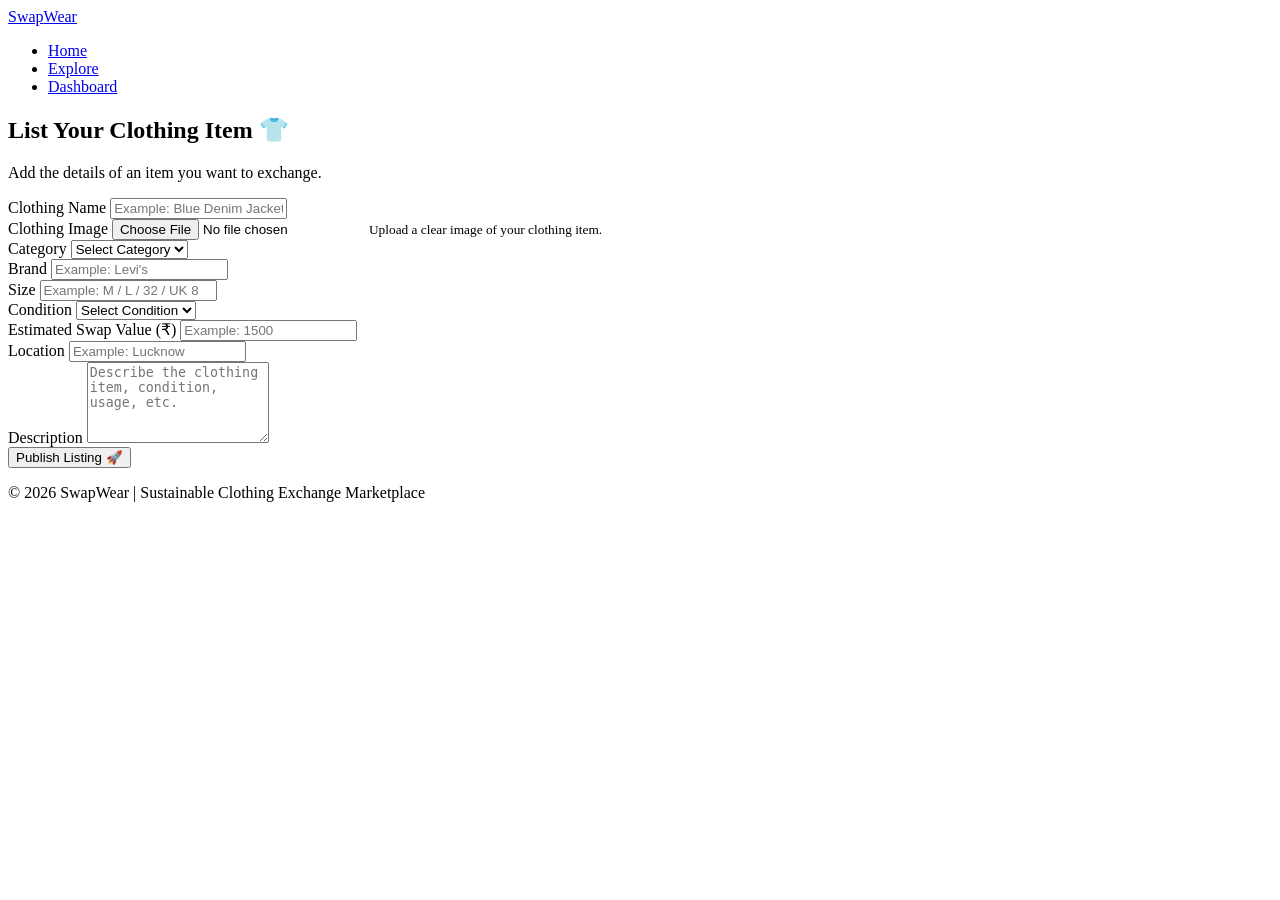
==== add-item.html @ 8ac63532 "first commit" ====
<!DOCTYPE html>
<html lang="en">
<head>
    <meta charset="UTF-8">
    <meta name="viewport" content="width=device-width, initial-scale=1.0">

    <title>List an Item - SwapWear</title>

    <link rel="stylesheet" href="css/style.css">
</head>

<body>

    <!-- Navbar -->
    <nav class="navbar">

        <a href="index.html" class="logo">
            Swap<span>Wear</span>
        </a>

        <ul class="nav-links">
            <li><a href="index.html">Home</a></li>
            <li><a href="listings.html">Explore</a></li>
            <li><a href="dashboard.html">Dashboard</a></li>
        </ul>

    </nav>


    <!-- Add Item Form -->
    <section class="section">

        <div class="add-item-container">

            <h1 class="section-title">
                List Your Clothing Item 👕
            </h1>

            <p class="form-description">
                Add the details of an item you want to exchange.
            </p>


            <form id="addItemForm">

                <!-- Clothing Name -->
                <div class="form-group">

                    <label for="itemName">
                        Clothing Name
                    </label>

                    <input
                        type="text"
                        id="itemName"
                        placeholder="Example: Blue Denim Jacket"
                        required
                    >

                </div>


                <!-- Image -->
                <div class="form-group">

                    <label for="itemImage">
                        Clothing Image
                    </label>

                    <input
                        type="file"
                        id="itemImage"
                        accept="image/*"
                    >

                    <small>
                        Upload a clear image of your clothing item.
                    </small>

                </div>


                <!-- Category -->
                <div class="form-group">

                    <label for="itemCategory">
                        Category
                    </label>

                    <select id="itemCategory" required>

                        <option value="">
                            Select Category
                        </option>

                        <option value="shirt">
                            Shirt
                        </option>

                        <option value="jacket">
                            Jacket
                        </option>

                        <option value="hoodie">
                            Hoodie
                        </option>

                        <option value="jeans">
                            Jeans
                        </option>

                        <option value="shoes">
                            Shoes
                        </option>

                        <option value="dress">
                            Dress
                        </option>

                        <option value="other">
                            Other
                        </option>

                    </select>

                </div>


                <!-- Brand -->
                <div class="form-group">

                    <label for="itemBrand">
                        Brand
                    </label>

                    <input
                        type="text"
                        id="itemBrand"
                        placeholder="Example: Levi's"
                        required
                    >

                </div>


                <!-- Size -->
                <div class="form-group">

                    <label for="itemSize">
                        Size
                    </label>

                    <input
                        type="text"
                        id="itemSize"
                        placeholder="Example: M / L / 32 / UK 8"
                        required
                    >

                </div>


                <!-- Condition -->
                <div class="form-group">

                    <label for="itemCondition">
                        Condition
                    </label>

                    <select id="itemCondition" required>

                        <option value="">
                            Select Condition
                        </option>

                        <option value="New">
                            New
                        </option>

                        <option value="Like New">
                            Like New
                        </option>

                        <option value="Excellent">
                            Excellent
                        </option>

                        <option value="Good">
                            Good
                        </option>

                        <option value="Fair">
                            Fair
                        </option>

                    </select>

                </div>


                <!-- Estimated Value -->
                <div class="form-group">

                    <label for="itemValue">
                        Estimated Swap Value (₹)
                    </label>

                    <input
                        type="number"
                        id="itemValue"
                        min="0"
                        placeholder="Example: 1500"
                        required
                    >

                </div>


                <!-- Location -->
                <div class="form-group">

                    <label for="itemLocation">
                        Location
                    </label>

                    <input
                        type="text"
                        id="itemLocation"
                        placeholder="Example: Lucknow"
                        required
                    >

                </div>


                <!-- Description -->
                <div class="form-group">

                    <label for="itemDescription">
                        Description
                    </label>

                    <textarea
                        id="itemDescription"
                        rows="5"
                        placeholder="Describe the clothing item, condition, usage, etc."
                        required
                    ></textarea>

                </div>


                <!-- Submit -->
                <button type="submit" class="btn">
                    Publish Listing 🚀
                </button>

            </form>

        </div>

    </section>


    <!-- Footer -->
    <footer>

        <p>
            © 2026 SwapWear | Sustainable Clothing Exchange Marketplace
        </p>

    </footer>


    <script src="js/main.js"></script>

</body>
</html>
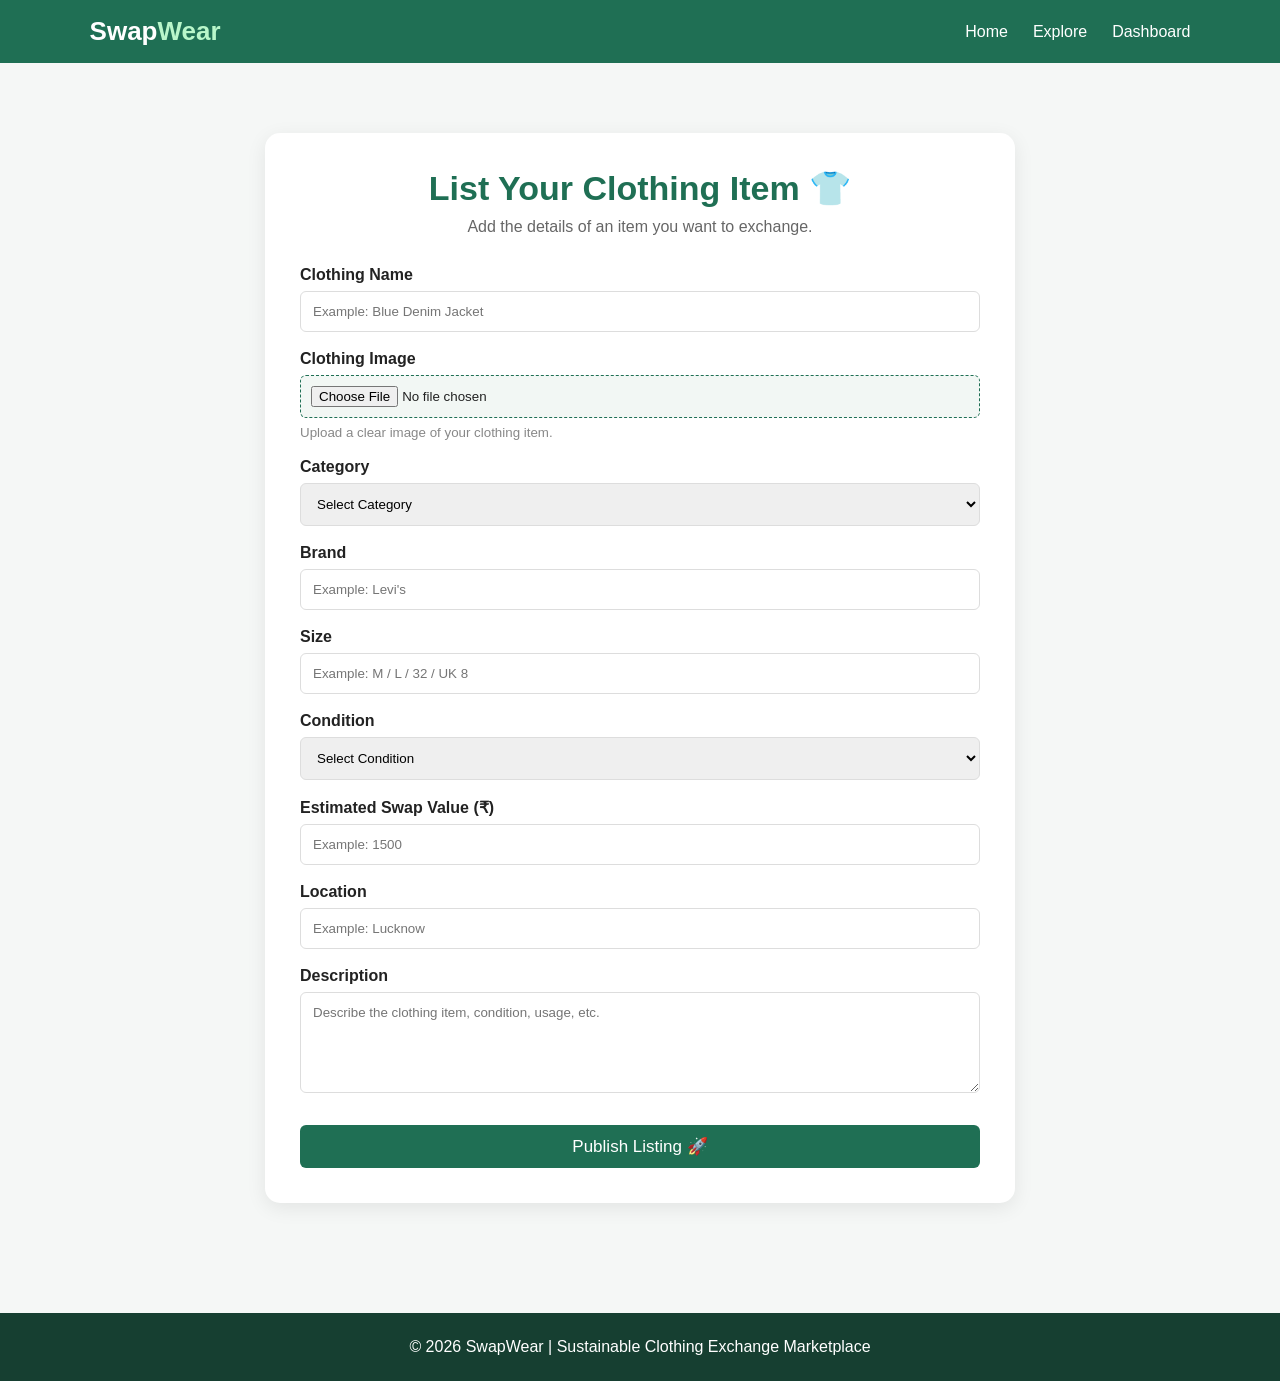
==== commit 8fb4256b: "Fix case sensitivity for CSS and JS file links" ====
--- a/add-item.html
+++ b/add-item.html
@@ -6,7 +6,7 @@
 
     <title>List an Item - SwapWear</title>
 
-    <link rel="stylesheet" href="css/style.css">
+    <link rel="stylesheet" href="CSS/style.css">
 </head>
 
 <body>
@@ -272,7 +272,7 @@
     </footer>
 
 
-    <script src="js/main.js"></script>
+    <script src="JS/main.js"></script>
 
 </body>
-</html>+</html>
--- a/CSS/style.css
+++ b/CSS/style.css
@@ -0,0 +1,1081 @@
+* {
+    margin: 0;
+    padding: 0;
+    box-sizing: border-box;
+    font-family: Arial, sans-serif;
+}
+
+body {
+    background: #f5f7f6;
+    color: #222;
+}
+
+a {
+    text-decoration: none;
+    color: inherit;
+}
+
+/* Navbar */
+.navbar {
+    background: #1f6f54;
+    color: white;
+    padding: 16px 7%;
+    display: flex;
+    justify-content: space-between;
+    align-items: center;
+}
+
+.logo {
+    font-size: 26px;
+    font-weight: bold;
+}
+
+.logo span {
+    color: #b9f6ca;
+}
+
+.nav-links {
+    display: flex;
+    gap: 25px;
+    list-style: none;
+}
+
+.nav-links a {
+    color: white;
+    font-weight: 500;
+}
+
+.nav-links a:hover {
+    color: #b9f6ca;
+}
+
+.btn {
+    display: inline-block;
+    padding: 11px 20px;
+    background: #1f6f54;
+    color: white;
+    border: none;
+    border-radius: 6px;
+    cursor: pointer;
+    transition: 0.3s;
+}
+
+.btn:hover {
+    background: #14523d;
+}
+
+.btn-outline {
+    background: transparent;
+    border: 2px solid #1f6f54;
+    color: #1f6f54;
+}
+
+.btn-outline:hover {
+    background: #1f6f54;
+    color: white;
+}
+
+/* Hero */
+.hero {
+    min-height: 75vh;
+    display: flex;
+    align-items: center;
+    justify-content: space-between;
+    padding: 60px 8%;
+    gap: 40px;
+}
+
+.hero-content {
+    max-width: 600px;
+}
+
+.hero-content h1 {
+    font-size: 52px;
+    margin-bottom: 20px;
+    color: #1f6f54;
+}
+
+.hero-content p {
+    font-size: 18px;
+    line-height: 1.7;
+    margin-bottom: 25px;
+    color: #555;
+}
+
+.hero-buttons {
+    display: flex;
+    gap: 15px;
+}
+
+.hero-image {
+    font-size: 180px;
+}
+
+/* Sections */
+.section {
+    padding: 70px 8%;
+}
+
+.section-title {
+    text-align: center;
+    font-size: 34px;
+    color: #1f6f54;
+    margin-bottom: 40px;
+}
+
+/* Cards */
+.card-grid {
+    display: grid;
+    grid-template-columns: repeat(auto-fit, minmax(230px, 1fr));
+    gap: 25px;
+}
+
+.card {
+    background: white;
+    padding: 25px;
+    border-radius: 12px;
+    box-shadow: 0 4px 15px rgba(0,0,0,0.08);
+}
+
+.card h3 {
+    margin: 15px 0 10px;
+}
+
+.card p {
+    color: #666;
+    line-height: 1.6;
+}
+
+.card-icon {
+    font-size: 40px;
+}
+
+/* Forms */
+.form-container {
+    max-width: 500px;
+    margin: 60px auto;
+    background: white;
+    padding: 35px;
+    border-radius: 12px;
+    box-shadow: 0 5px 20px rgba(0,0,0,0.1);
+}
+
+.form-container h2 {
+    text-align: center;
+    margin-bottom: 25px;
+    color: #1f6f54;
+}
+
+.form-group {
+    margin-bottom: 18px;
+}
+
+.form-group label {
+    display: block;
+    margin-bottom: 7px;
+    font-weight: bold;
+}
+
+.form-group input,
+.form-group select,
+.form-group textarea {
+    width: 100%;
+    padding: 12px;
+    border: 1px solid #ddd;
+    border-radius: 6px;
+    outline: none;
+}
+
+.form-group textarea {
+    resize: vertical;
+}
+
+/* Listing Cards */
+.listing-image {
+    height: 180px;
+    background: #e8f3ee;
+    border-radius: 8px;
+    display: flex;
+    justify-content: center;
+    align-items: center;
+    font-size: 80px;
+    margin-bottom: 15px;
+}
+
+.price {
+    color: #1f6f54;
+    font-size: 18px;
+    font-weight: bold;
+    margin: 10px 0;
+}
+
+/* Dashboard */
+.dashboard {
+    padding: 40px 8%;
+}
+
+.dashboard-header {
+    margin-bottom: 30px;
+}
+
+.stats {
+    display: grid;
+    grid-template-columns: repeat(auto-fit, minmax(180px, 1fr));
+    gap: 20px;
+}
+
+.stat-card {
+    background: white;
+    padding: 25px;
+    border-radius: 10px;
+    box-shadow: 0 3px 12px rgba(0,0,0,0.08);
+}
+
+.stat-card h2 {
+    color: #1f6f54;
+    margin-bottom: 8px;
+}
+
+/* Chat */
+.chat-container {
+    max-width: 850px;
+    margin: 50px auto;
+    background: white;
+    border-radius: 12px;
+    overflow: hidden;
+    box-shadow: 0 5px 20px rgba(0,0,0,0.1);
+}
+
+.chat-header {
+    background: #1f6f54;
+    color: white;
+    padding: 18px;
+}
+
+.messages {
+    height: 400px;
+    padding: 20px;
+    overflow-y: auto;
+}
+
+.message {
+    max-width: 70%;
+    padding: 12px;
+    border-radius: 10px;
+    margin-bottom: 12px;
+}
+
+.received {
+    background: #eee;
+}
+
+.sent {
+    background: #d7f5e5;
+    margin-left: auto;
+}
+
+.chat-input {
+    display: flex;
+    padding: 15px;
+    border-top: 1px solid #ddd;
+}
+
+.chat-input input {
+    flex: 1;
+    padding: 12px;
+    border: 1px solid #ddd;
+    border-radius: 6px;
+    margin-right: 10px;
+}
+
+/* Footer */
+footer {
+    background: #163f31;
+    color: white;
+    text-align: center;
+    padding: 25px;
+    margin-top: 40px;
+}
+
+/* Responsive */
+@media (max-width: 768px) {
+
+    .navbar {
+        flex-direction: column;
+        gap: 15px;
+    }
+
+    .nav-links {
+        flex-wrap: wrap;
+        justify-content: center;
+    }
+
+    .hero {
+        flex-direction: column;
+        text-align: center;
+    }
+
+    .hero-content h1 {
+        font-size: 38px;
+    }
+
+    .hero-buttons {
+        justify-content: center;
+    }
+
+    .hero-image {
+        font-size: 120px;
+    }
+}
+.form-container .btn {
+    width: 100%;
+    font-size: 16px;
+}
+
+.form-container p {
+    color: #666;
+}
+
+.form-container input:focus,
+.form-container select:focus,
+.form-container textarea:focus {
+    border-color: #1f6f54;
+    box-shadow: 0 0 0 3px rgba(31, 111, 84, 0.1);
+}
+/* Marketplace */
+.marketplace-text {
+    text-align: center;
+    color: #666;
+    margin-top: -25px;
+    margin-bottom: 35px;
+}
+
+.filters {
+    display: flex;
+    gap: 15px;
+    margin-bottom: 40px;
+    flex-wrap: wrap;
+}
+
+.filters input,
+.filters select {
+    padding: 13px;
+    border: 1px solid #ddd;
+    border-radius: 6px;
+    font-size: 15px;
+}
+
+.filters input {
+    flex: 2;
+    min-width: 250px;
+}
+
+.filters select {
+    flex: 1;
+    min-width: 180px;
+}
+
+.clothing-card {
+    transition: 0.3s;
+}
+
+.clothing-card:hover {
+    transform: translateY(-6px);
+}
+
+.clothing-card .btn {
+    margin-top: 15px;
+}
+
+.no-results {
+    text-align: center;
+    font-size: 18px;
+    color: #777;
+    margin-top: 30px;
+}
+
+@media (max-width: 768px) {
+
+    .filters {
+        flex-direction: column;
+    }
+
+    .filters input,
+    .filters select {
+        width: 100%;
+    }
+}
+/* Item Details Page */
+
+.item-details-container {
+    display: grid;
+    grid-template-columns: 1fr 1.2fr;
+    gap: 50px;
+    max-width: 1000px;
+    margin: auto;
+    background: white;
+    padding: 35px;
+    border-radius: 15px;
+    box-shadow: 0 5px 20px rgba(0,0,0,0.08);
+}
+
+.item-large-image {
+    min-height: 400px;
+    background: #e8f3ee;
+    border-radius: 12px;
+    display: flex;
+    justify-content: center;
+    align-items: center;
+    font-size: 180px;
+}
+
+.item-info h1 {
+    font-size: 38px;
+    color: #1f6f54;
+    margin-bottom: 20px;
+}
+
+.item-info p {
+    margin-bottom: 12px;
+    color: #555;
+    font-size: 16px;
+}
+
+.item-description {
+    line-height: 1.7;
+    margin: 20px 0;
+}
+
+.item-info .price {
+    font-size: 24px;
+    margin: 20px 0;
+}
+
+.owner-box {
+    background: #f2f7f4;
+    padding: 18px;
+    border-radius: 10px;
+    margin: 20px 0;
+}
+
+.owner-box h3 {
+    color: #1f6f54;
+    margin-bottom: 10px;
+}
+
+.item-actions {
+    display: flex;
+    gap: 15px;
+    margin-top: 25px;
+}
+
+@media (max-width: 768px) {
+
+    .item-details-container {
+        grid-template-columns: 1fr;
+        padding: 20px;
+    }
+
+    .item-large-image {
+        min-height: 250px;
+        font-size: 120px;
+    }
+
+    .item-info h1 {
+        font-size: 30px;
+    }
+
+    .item-actions {
+        flex-direction: column;
+    }
+}
+/* ===============================
+   SWAP REQUEST PAGE
+================================ */
+
+.swap-request-container {
+    max-width: 1000px;
+    margin: auto;
+}
+
+.swap-items {
+    display: grid;
+    grid-template-columns: 1fr 80px 1fr;
+    gap: 25px;
+    align-items: center;
+    margin-bottom: 30px;
+}
+
+.swap-item-card {
+    background: white;
+    padding: 25px;
+    border-radius: 12px;
+    box-shadow: 0 5px 20px rgba(0,0,0,0.08);
+    text-align: center;
+}
+
+.swap-item-image {
+    height: 180px;
+    background: #e8f3ee;
+    border-radius: 10px;
+    display: flex;
+    justify-content: center;
+    align-items: center;
+    font-size: 90px;
+    margin-bottom: 15px;
+}
+
+.swap-icon {
+    text-align: center;
+    font-size: 45px;
+}
+
+.swap-value {
+    color: #1f6f54;
+    font-weight: bold;
+    font-size: 18px;
+    margin-top: 10px;
+}
+
+.swap-form {
+    max-width: 700px;
+    margin: auto;
+    background: white;
+    padding: 30px;
+    border-radius: 12px;
+    box-shadow: 0 5px 20px rgba(0,0,0,0.08);
+}
+
+.swap-comparison {
+    max-width: 700px;
+    margin: 25px auto;
+    padding: 20px;
+    background: #f2f7f4;
+    border-radius: 10px;
+    text-align: center;
+}
+
+.swap-comparison h3 {
+    color: #1f6f54;
+    margin-bottom: 10px;
+}
+
+@media (max-width: 768px) {
+
+    .swap-items {
+        grid-template-columns: 1fr;
+    }
+
+    .swap-icon {
+        transform: rotate(90deg);
+    }
+}
+/* ===============================
+   SWAP NEGOTIATION CHAT
+================================ */
+
+.swap-agreement {
+    max-width: 850px;
+    margin: 30px auto;
+    padding: 25px;
+    background: white;
+    text-align: center;
+    border-radius: 12px;
+    box-shadow: 0 5px 20px rgba(0,0,0,0.08);
+}
+
+.swap-agreement h2 {
+    color: #1f6f54;
+    margin-bottom: 12px;
+}
+
+.swap-agreement p {
+    color: #666;
+    margin-bottom: 20px;
+}
+
+.chat-header p {
+    margin-top: 5px;
+    font-size: 14px;
+    opacity: 0.9;
+}
+
+.message {
+    word-wrap: break-word;
+}
+
+@media (max-width: 768px) {
+
+    .chat-container {
+        margin: 20px auto;
+    }
+
+    .messages {
+        height: 350px;
+    }
+
+    .chat-input {
+        flex-direction: column;
+        gap: 10px;
+    }
+
+    .chat-input input {
+        width: 100%;
+        margin-right: 0;
+    }
+}
+/* ===============================
+   USER DASHBOARD
+================================ */
+
+.dashboard {
+    min-height: 80vh;
+}
+
+.dashboard-header h1 {
+    color: #1f6f54;
+    margin-bottom: 10px;
+}
+
+.dashboard-header p {
+    color: #666;
+}
+
+.dashboard-section {
+    margin-top: 50px;
+}
+
+.section-heading {
+    display: flex;
+    justify-content: space-between;
+    align-items: center;
+    margin-bottom: 25px;
+}
+
+.section-heading h2 {
+    color: #1f6f54;
+}
+
+.btn-small {
+    padding: 8px 14px;
+    margin-top: 15px;
+}
+
+.request-list {
+    display: flex;
+    flex-direction: column;
+    gap: 20px;
+}
+
+.request-card {
+    background: white;
+    padding: 25px;
+    border-radius: 12px;
+    box-shadow: 0 4px 15px rgba(0,0,0,0.08);
+    display: flex;
+    justify-content: space-between;
+    align-items: center;
+    gap: 25px;
+}
+
+.request-card h3 {
+    margin-bottom: 8px;
+    color: #1f6f54;
+}
+
+.request-card p {
+    color: #666;
+    line-height: 1.6;
+}
+
+.request-actions {
+    display: flex;
+    gap: 10px;
+    flex-wrap: wrap;
+}
+
+.btn-danger {
+    background: #d9534f;
+}
+
+.btn-danger:hover {
+    background: #b63c38;
+}
+
+.activity-list {
+    background: white;
+    border-radius: 12px;
+    padding: 10px 25px;
+    box-shadow: 0 4px 15px rgba(0,0,0,0.08);
+}
+
+.activity-item {
+    display: flex;
+    align-items: center;
+    gap: 20px;
+    padding: 20px 0;
+    border-bottom: 1px solid #eee;
+}
+
+.activity-item:last-child {
+    border-bottom: none;
+}
+
+.activity-item span {
+    font-size: 30px;
+}
+
+.activity-item h4 {
+    margin-bottom: 5px;
+}
+
+.activity-item p {
+    color: #666;
+}
+
+@media (max-width: 768px) {
+
+    .section-heading {
+        flex-direction: column;
+        align-items: flex-start;
+        gap: 15px;
+    }
+
+    .request-card {
+        flex-direction: column;
+        align-items: flex-start;
+    }
+
+    .request-actions {
+        width: 100%;
+    }
+}
+/* ===============================
+   ADD ITEM PAGE
+================================ */
+
+.add-item-container {
+    max-width: 750px;
+    margin: auto;
+    background: white;
+    padding: 35px;
+    border-radius: 15px;
+    box-shadow: 0 5px 20px rgba(0,0,0,0.08);
+}
+
+.add-item-container .section-title {
+    margin-bottom: 10px;
+}
+
+.form-description {
+    text-align: center;
+    color: #666;
+    margin-bottom: 30px;
+}
+
+.form-group small {
+    display: block;
+    margin-top: 7px;
+    color: #888;
+}
+
+#itemImage {
+    padding: 10px;
+    border: 1px dashed #1f6f54;
+    background: #f2f7f4;
+}
+
+.add-item-container .btn {
+    width: 100%;
+    font-size: 17px;
+    margin-top: 10px;
+}
+/* ===============================
+   ADMIN PANEL
+================================ */
+
+.admin-dashboard {
+    padding: 40px 8%;
+    min-height: 80vh;
+}
+
+.admin-header {
+    display: flex;
+    justify-content: space-between;
+    align-items: center;
+    margin-bottom: 35px;
+}
+
+.admin-header h1 {
+    color: #1f6f54;
+    margin-bottom: 10px;
+}
+
+.admin-header p {
+    color: #666;
+}
+
+.admin-badge {
+    background: #1f6f54;
+    color: white;
+    padding: 10px 18px;
+    border-radius: 20px;
+}
+
+.admin-stats {
+    display: grid;
+    grid-template-columns: repeat(auto-fit, minmax(220px, 1fr));
+    gap: 20px;
+}
+
+.admin-stat-card {
+    background: white;
+    padding: 25px;
+    border-radius: 12px;
+    box-shadow: 0 4px 15px rgba(0,0,0,0.08);
+    display: flex;
+    align-items: center;
+    gap: 20px;
+}
+
+.admin-stat-icon {
+    font-size: 40px;
+}
+
+.admin-stat-card h2 {
+    color: #1f6f54;
+    margin-bottom: 5px;
+}
+
+.admin-section {
+    margin-top: 50px;
+}
+
+.admin-section h2 {
+    color: #1f6f54;
+    margin-bottom: 25px;
+}
+
+.admin-section-heading {
+    display: flex;
+    justify-content: space-between;
+    align-items: center;
+    gap: 20px;
+}
+
+#adminSearch {
+    padding: 12px;
+    border: 1px solid #ddd;
+    border-radius: 6px;
+    min-width: 250px;
+}
+
+.admin-table-container {
+    overflow-x: auto;
+    background: white;
+    border-radius: 12px;
+    box-shadow: 0 4px 15px rgba(0,0,0,0.08);
+}
+
+.admin-table {
+    width: 100%;
+    border-collapse: collapse;
+}
+
+.admin-table th,
+.admin-table td {
+    padding: 16px;
+    text-align: left;
+    border-bottom: 1px solid #eee;
+}
+
+.admin-table th {
+    background: #f2f7f4;
+    color: #1f6f54;
+}
+
+.status {
+    padding: 6px 12px;
+    border-radius: 15px;
+    font-size: 13px;
+    font-weight: bold;
+}
+
+.status.active {
+    background: #d7f5e5;
+    color: #1f6f54;
+}
+
+.status.reported {
+    background: #ffe1e1;
+    color: #c0392b;
+}
+
+.remove-listing {
+    background: #d9534f;
+    color: white;
+    border: none;
+    padding: 8px 14px;
+    border-radius: 6px;
+    cursor: pointer;
+}
+
+.remove-listing:hover {
+    background: #b63c38;
+}
+
+.admin-activity {
+    background: white;
+    border-radius: 12px;
+    padding: 10px 25px;
+    box-shadow: 0 4px 15px rgba(0,0,0,0.08);
+}
+
+.admin-activity-item {
+    display: flex;
+    align-items: center;
+    gap: 20px;
+    padding: 20px 0;
+    border-bottom: 1px solid #eee;
+}
+
+.admin-activity-item:last-child {
+    border-bottom: none;
+}
+
+.admin-activity-item span {
+    font-size: 30px;
+}
+
+.admin-activity-item div {
+    flex: 1;
+}
+
+.admin-activity-item p {
+    color: #666;
+    margin-top: 5px;
+}
+
+.admin-activity-item small {
+    color: #888;
+}
+
+.admin-actions {
+    display: flex;
+    gap: 15px;
+    flex-wrap: wrap;
+}
+
+@media (max-width: 768px) {
+
+    .admin-header,
+    .admin-section-heading {
+        flex-direction: column;
+        align-items: flex-start;
+    }
+
+    #adminSearch {
+        width: 100%;
+        min-width: auto;
+    }
+
+    .admin-activity-item {
+        align-items: flex-start;
+        flex-wrap: wrap;
+    }
+
+    .admin-activity-item small {
+        width: 100%;
+        margin-left: 50px;
+    }
+}
+/* ===============================
+   DASHBOARD MY LISTINGS
+================================ */
+
+.dashboard-section {
+    margin: 50px 8%;
+}
+
+.dashboard-section-header {
+    display: flex;
+    justify-content: space-between;
+    align-items: center;
+    margin-bottom: 25px;
+}
+
+.dashboard-section-header h2 {
+    color: #1f6f54;
+}
+
+.listing-actions {
+    display: flex;
+    gap: 10px;
+    margin-top: 15px;
+}
+
+.listing-actions .btn {
+    flex: 1;
+    text-align: center;
+}
+
+.delete-item {
+    flex: 1;
+    background: #d9534f;
+    color: white;
+    border: none;
+    border-radius: 6px;
+    cursor: pointer;
+    padding: 10px 15px;
+    font-size: 15px;
+}
+
+.delete-item:hover {
+    background: #b63c38;
+}
+
+@media (max-width: 768px) {
+
+    .dashboard-section {
+        margin: 40px 5%;
+    }
+
+    .dashboard-section-header {
+        flex-direction: column;
+        align-items: flex-start;
+        gap: 15px;
+    }
+
+}
+/* ===============================
+   EDIT ITEM PAGE
+================================ */
+
+.edit-form-actions {
+    display: flex;
+    gap: 15px;
+    margin-top: 20px;
+}
+
+.edit-form-actions .btn {
+    flex: 1;
+    text-align: center;
+}
+
+@media (max-width: 600px) {
+
+    .edit-form-actions {
+        flex-direction: column;
+    }
+
+}
+/* ===============================
+   NO RESULTS
+================================ */
+
+.no-results {
+    text-align: center;
+    font-size: 18px;
+    margin-top: 30px;
+    color: #666;
+}
